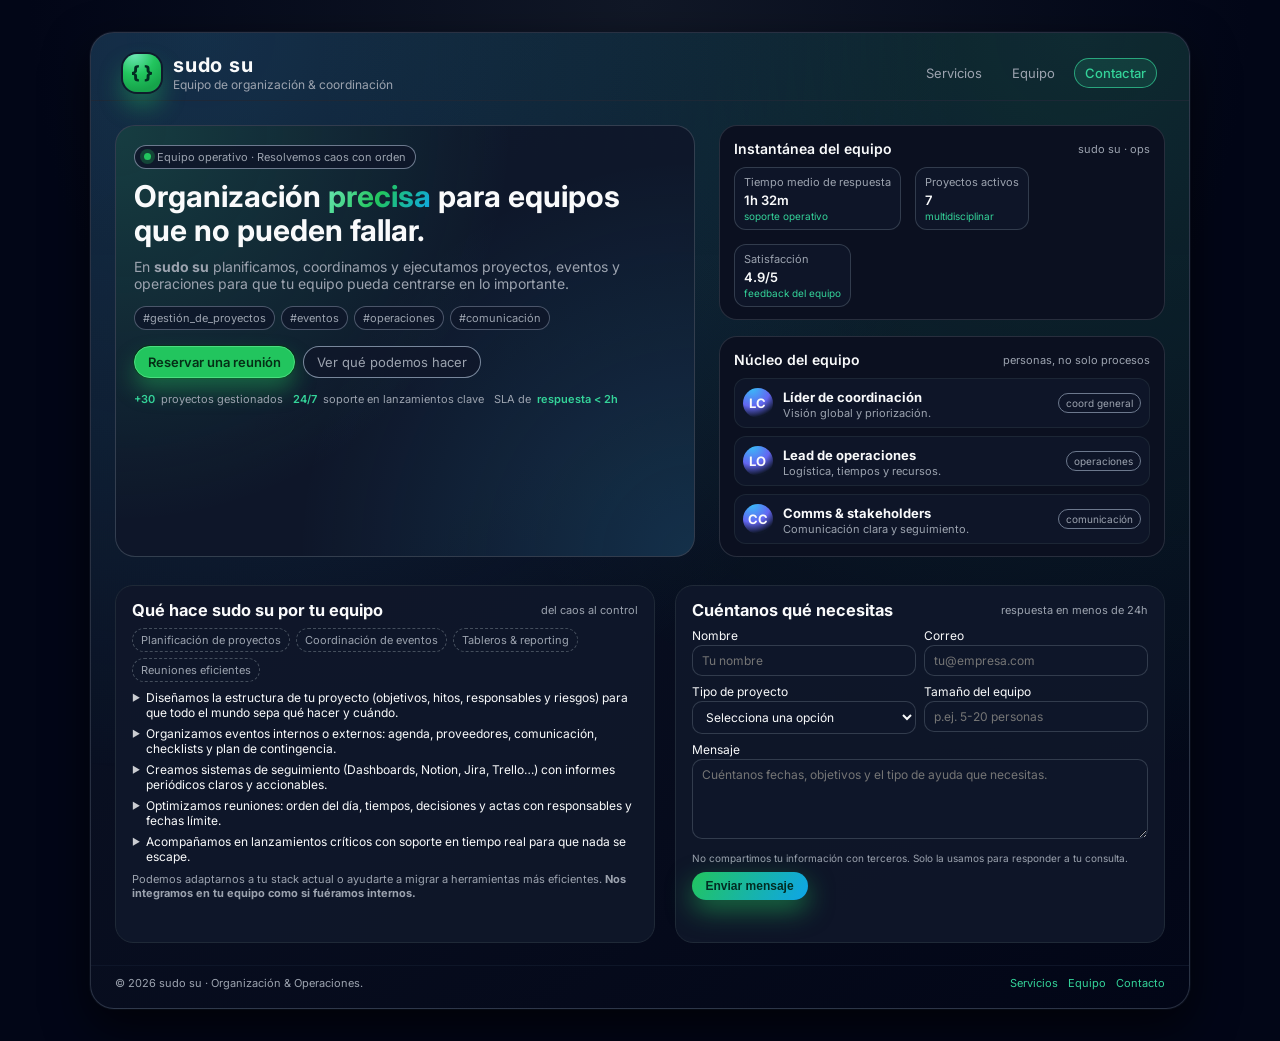
==== index.html @ 8de18195 "Arreglar conexion con JS" ====
<!DOCTYPE html>
<html lang="es">
<head>
  <meta charset="UTF-8" />
  <meta name="viewport" content="width=device-width, initial-scale=1.0" />
  <title>sudo su | Equipo de organización</title>
  <meta name="description" content="sudo su - Equipo de organización y coordinación de eventos, proyectos y equipos." />
  <link rel="preconnect" href="https://fonts.googleapis.com">
  <link rel="preconnect" href="https://fonts.gstatic.com" crossorigin>
  <link href="https://fonts.googleapis.com/css2?family=Inter:wght@300;400;600;700&display=swap" rel="stylesheet">
  <link rel="stylesheet" href="./css/style.css">
</head>
<body>
  <div class="page">
    <header>
      <div class="brand">
        <div class="logo">{ }</div>
        <div class="brand-text">
          <h1>sudo su</h1>
          <span>Equipo de organización & coordinación</span>
        </div>
      </div>
      <nav>
        <a href="#servicios">Servicios</a>
        <a href="#equipo">Equipo</a>
        <a href="#contacto" class="primary">Contactar</a>
      </nav>
    </header>

    <main>
      <!-- HERO -->
      <section class="hero">
        <div class="hero-badge">
          <span class="dot"></span>
          Equipo operativo · Resolvemos caos con orden
        </div>
        <h2>
          Organización <span class="highlight">precisa</span> para equipos que no pueden fallar.
        </h2>
        <p class="sub">
          En <strong>sudo su</strong> planificamos, coordinamos y ejecutamos proyectos, eventos y operaciones para que tu equipo pueda centrarse en lo importante.
        </p>

        <div class="hero-tags">
          <span>#gestión_de_proyectos</span>
          <span>#eventos</span>
          <span>#operaciones</span>
          <span>#comunicación</span>
        </div>

        <div class="hero-actions">
          <a href="#contacto" class="btn btn-primary">
            Reservar una reunión
          </a>
          <a href="#servicios" class="btn btn-ghost">
            Ver qué podemos hacer
          </a>
        </div>

        <div class="hero-meta">
          <div>
            <strong>+30</strong> proyectos gestionados
          </div>
          <div>
            <strong>24/7</strong> soporte en lanzamientos clave
          </div>
          <div>
            SLA de <strong>respuesta &lt; 2h</strong>
          </div>
        </div>
      </section>

      <!-- SIDE COLUMN -->
      <aside class="side-column">
        <section class="card">
          <div class="card-header">
            <h3>Instantánea del equipo</h3>
            <span>sudo su · ops</span>
          </div>
          <div class="metrics">
            <div class="metric">
              <div class="metric-label">Tiempo medio de respuesta</div>
              <div class="metric-value">1h 32m</div>
              <div class="metric-tag">soporte operativo</div>
            </div>
            <div class="metric">
              <div class="metric-label">Proyectos activos</div>
              <div class="metric-value">7</div>
              <div class="metric-tag">multidisciplinar</div>
            </div>
            <div class="metric">
              <div class="metric-label">Satisfacción</div>
              <div class="metric-value">4.9/5</div>
              <div class="metric-tag">feedback del equipo</div>
            </div>
          </div>
        </section>

        <section class="card" id="equipo">
          <div class="card-header">
            <h3>Núcleo del equipo</h3>
            <span>personas, no solo procesos</span>
          </div>
          <div class="team">
            <div class="member">
              <div class="member-avatar">LC</div>
              <div class="member-info">
                <strong>Líder de coordinación</strong>
                <span>Visión global y priorización.</span>
              </div>
              <span class="member-tag">coord general</span>
            </div>

            <div class="member">
              <div class="member-avatar">LO</div>
              <div class="member-info">
                <strong>Lead de operaciones</strong>
                <span>Logística, tiempos y recursos.</span>
              </div>
              <span class="member-tag">operaciones</span>
            </div>

            <div class="member">
              <div class="member-avatar">CC</div>
              <div class="member-info">
                <strong>Comms & stakeholders</strong>
                <span>Comunicación clara y seguimiento.</span>
              </div>
              <span class="member-tag">comunicación</span>
            </div>
          </div>
        </section>
      </aside>
    </main>

    <!-- BOTTOM -->
    <section class="bottom">
      <section class="services" id="servicios">
        <div class="section-title">
          <h3>Qué hace sudo su por tu equipo</h3>
          <span>del caos al control</span>
        </div>

        <div class="chips">
          <span class="chip">Planificación de proyectos</span>
          <span class="chip">Coordinación de eventos</span>
          <span class="chip">Tableros & reporting</span>
          <span class="chip">Reuniones eficientes</span>
        </div>

        <ul class="services-list">
          <li>
            Diseñamos la estructura de tu proyecto (objetivos, hitos, responsables y riesgos) para que todo el mundo sepa qué hacer y cuándo.
          </li>
          <li>
            Organizamos eventos internos o externos: agenda, proveedores, comunicación, checklists y plan de contingencia.
          </li>
          <li>
            Creamos sistemas de seguimiento (Dashboards, Notion, Jira, Trello…) con informes periódicos claros y accionables.
          </li>
          <li>
            Optimizamos reuniones: orden del día, tiempos, decisiones y actas con responsables y fechas límite.
          </li>
          <li>
            Acompañamos en lanzamientos críticos con soporte en tiempo real para que nada se escape.
          </li>
        </ul>

        <p class="services-note">
          Podemos adaptarnos a tu stack actual o ayudarte a migrar a herramientas más eficientes.  
          <strong>Nos integramos en tu equipo como si fuéramos internos.</strong>
        </p>
      </section>

      <section class="contact" id="contacto">
        <div class="section-title">
          <h3>Cuéntanos qué necesitas</h3>
          <span>respuesta en menos de 24h</span>
        </div>

        <form id="contactForm">
          <div class="form-row">
            <div>
              <label for="nombre">Nombre</label>
              <input type="text" id="nombre" name="nombre" placeholder="Tu nombre" required />
            </div>
            <div>
              <label for="email">Correo</label>
              <input type="email" id="email" name="email" placeholder="tu@empresa.com" required />
            </div>
          </div>

          <div class="form-row">
            <div>
              <label for="tipo">Tipo de proyecto</label>
              <select id="tipo" name="tipo" required>
                <option value="">Selecciona una opción</option>
                <option value="evento">Evento / Lanzamiento</option>
                <option value="proyecto">Proyecto interno</option>
                <option value="operaciones">Operaciones continuas</option>
                <option value="otro">Otro</option>
              </select>
            </div>
            <div>
              <label for="equipo">Tamaño del equipo</label>
              <input type="text" id="equipo" name="equipo" placeholder="p.ej. 5-20 personas" />
            </div>
          </div>

          <div>
            <label for="mensaje">Mensaje</label>
            <textarea id="mensaje" name="mensaje" placeholder="Cuéntanos fechas, objetivos y el tipo de ayuda que necesitas." required></textarea>
          </div>

          <div class="form-footer">
            <small>
              No compartimos tu información con terceros. Solo la usamos para responder a tu consulta.
            </small>
            <button type="submit" class="btn-submit">
              Enviar mensaje
            </button>
          </div>
          <div id="formStatus" class="status"></div>
        </form>
      </section>
    </section>

    <footer>
      <span>© <span id="year"></span> sudo su · Organización & Operaciones.</span>
      <div class="footer-links">
        <a href="#servicios">Servicios</a>
        <a href="#equipo">Equipo</a>
        <a href="#contacto">Contacto</a>
      </div>
    </footer>
  </div>
<script src="./js/script.js"></script>
</body>
</html>
---- css/style.css ----
:root {
  --bg: #05070d;
  --bg-alt: #0b1020;
  --accent: #34d399;
  --accent-soft: rgba(52,211,153,0.12);
  --text: #f9fafb;
  --text-soft: #9ca3af;
  --card: #111827;
  --border-soft: rgba(156,163,175,0.2);
  --danger: #f97373;
}

* {
  box-sizing: border-box;
  margin: 0;
  padding: 0;
}

body {
  font-family: "Inter", system-ui, -apple-system, BlinkMacSystemFont, "Segoe UI", sans-serif;
  background: radial-gradient(circle at top, #111827 0, #020617 50%, #020617 100%);
  color: var(--text);
  min-height: 100vh;
  display: flex;
  justify-content: center;
  padding: 32px 16px;
}

.page {
  width: 100%;
  max-width: 1100px;
  background: linear-gradient(145deg, rgba(15,23,42,0.96), rgba(2,6,23,0.98));
  border-radius: 24px;
  border: 1px solid rgba(148,163,184,0.25);
  box-shadow:
0 18px 45px rgba(0,0,0,0.65),
0 0 0 1px rgba(15,23,42,0.8);
  overflow: hidden;
  position: relative;
  isolation: isolate;
}

.page::before {
  content: "";
  position: absolute;
  inset: 0;
  background:
radial-gradient(circle at 10% 0%, rgba(56,189,248,0.18), transparent 55%),
radial-gradient(circle at 90% 0%, rgba(52,211,153,0.16), transparent 55%);
  opacity: 0.9;
  pointer-events: none;
  z-index: -1;
}

header {
  padding: 20px 32px 8px;
  border-bottom: 1px solid rgba(31,41,55,0.9);
  display: flex;
  justify-content: space-between;
  align-items: center;
  gap: 16px;
}

.brand {
  display: flex;
  align-items: center;
  gap: 12px;
}

.logo {
  width: 38px;
  height: 38px;
  border-radius: 14px;
  background: radial-gradient(circle at 30% 0%, #6ee7b7, #22c55e 45%, #16a34a 80%);
  display: flex;
  align-items: center;
  justify-content: center;
  font-weight: 800;
  font-size: 18px;
  color: #022c22;
  box-shadow:
0 0 0 2px rgba(15,23,42,0.9),
0 14px 25px rgba(34,197,94,0.4);
}

.brand-text h1 {
  font-size: 20px;
  font-weight: 700;
  letter-spacing: 0.04em;
  text-transform: lowercase;
}

.brand-text span {
  display: block;
  font-size: 12px;
  color: var(--text-soft);
}

nav {
  display: flex;
  align-items: center;
  gap: 8px;
  font-size: 13px;
}

nav a {
  padding: 6px 10px;
  border-radius: 999px;
  text-decoration: none;
  color: var(--text-soft);
  transition: 0.2s ease;
  border: 1px solid transparent;
  cursor: pointer;
}

nav a:hover {
  border-color: rgba(148,163,184,0.6);
  color: var(--text);
  background: rgba(15,23,42,0.8);
}

nav a.primary {
  background: var(--accent-soft);
  border-color: rgba(52,211,153,0.7);
  color: var(--accent);
  font-weight: 500;
}

main {
  padding: 24px 24px 28px;
  display: grid;
  grid-template-columns: minmax(0, 1.3fr) minmax(0, 1fr);
  gap: 24px;
}

/* HERO */

.hero {
  padding: 18px 18px 16px;
  border-radius: 20px;
  background: radial-gradient(circle at top left, rgba(52,211,153,0.2), transparent 55%),
  radial-gradient(circle at bottom right, rgba(56,189,248,0.16), transparent 55%),
  rgba(15,23,42,0.9);
  border: 1px solid rgba(55,65,81,0.9);
  position: relative;
  overflow: hidden;
}

.hero-badge {
  display: inline-flex;
  align-items: center;
  gap: 6px;
  font-size: 11px;
  padding: 4px 9px;
  border-radius: 999px;
  background: rgba(15,23,42,0.9);
  border: 1px solid rgba(148,163,184,0.7);
  color: var(--text-soft);
  margin-bottom: 10px;
}

.hero-badge span.dot {
  width: 7px;
  height: 7px;
  border-radius: 999px;
  background: #22c55e;
  box-shadow: 0 0 0 4px rgba(34,197,94,0.25);
}

.hero h2 {
  font-size: 30px;
  line-height: 1.15;
  margin-bottom: 10px;
}

.hero h2 span.highlight {
  background: linear-gradient(120deg, #6ee7b7, #22c55e, #0ea5e9);
  background-clip: text;
  color: transparent;
  display: inline-block;
}

.hero p.sub {
  font-size: 14px;
  color: var(--text-soft);
  margin-bottom: 14px;
  max-width: 90%;
}

.hero-tags {
  display: flex;
  flex-wrap: wrap;
  gap: 6px;
  margin-bottom: 16px;
}

.hero-tags span {
  font-size: 11px;
  padding: 4px 8px;
  border-radius: 999px;
  border: 1px solid rgba(148,163,184,0.45);
  color: var(--text-soft);
  background: rgba(15,23,42,0.85);
}

.hero-actions {
  display: flex;
  gap: 8px;
  margin-bottom: 14px;
  flex-wrap: wrap;
}

.btn {
  font-size: 13px;
  padding: 7px 13px;
  border-radius: 999px;
  border: 1px solid transparent;
  cursor: pointer;
  background: transparent;
  color: var(--text);
  display: inline-flex;
  align-items: center;
  gap: 6px;
  text-decoration: none;
  transition: 0.16s ease;
}

.btn-primary {
  background: #22c55e;
  border-color: #4ade80;
  color: #052e16;
  font-weight: 600;
  box-shadow:
0 12px 22px rgba(34,197,94,0.4),
0 0 0 1px rgba(5,46,22,0.8);
}

.btn-primary:hover {
  transform: translateY(-1px);
  box-shadow:
0 18px 32px rgba(34,197,94,0.55),
0 0 0 1px rgba(5,46,22,0.9);
}

.btn-ghost {
  border-color: rgba(148,163,184,0.8);
  color: var(--text-soft);
  background: rgba(15,23,42,0.8);
}

.btn-ghost:hover {
  border-color: rgba(209,213,219,1);
  color: var(--text);
  background: rgba(15,23,42,0.95);
}

.hero-meta {
  display: flex;
  flex-wrap: wrap;
  gap: 10px;
  font-size: 11px;
  color: var(--text-soft);
}

.hero-meta div {
  display: flex;
  align-items: center;
  gap: 6px;
}

.hero-meta strong {
  color: var(--accent);
  font-weight: 600;
}

/* RIGHT COLUMN */

.side-column {
  display: flex;
  flex-direction: column;
  gap: 16px;
}

.card {
  background: var(--bg-alt);
  border-radius: 18px;
  border: 1px solid var(--border-soft);
  padding: 14px 14px 12px;
}

.card-header {
  display: flex;
  justify-content: space-between;
  align-items: center;
  margin-bottom: 10px;
}

.card-header h3 {
  font-size: 14px;
  font-weight: 600;
}

.card-header span {
  font-size: 11px;
  color: var(--text-soft);
}

.metrics {
  display: flex;
  gap: 14px;
  flex-wrap: wrap;
  font-size: 11px;
}

.metric {
  padding: 7px 9px;
  border-radius: 12px;
  border: 1px solid rgba(55,65,81,0.9);
  background: rgba(15,23,42,0.9);
  min-width: 98px;
}

.metric-label {
  color: var(--text-soft);
  margin-bottom: 3px;
}

.metric-value {
  font-weight: 600;
  font-size: 13px;
}

.metric-tag {
  font-size: 10px;
  color: var(--accent);
  margin-top: 2px;
}

.team {
  display: flex;
  flex-direction: column;
  gap: 8px;
}

.member {
  display: flex;
  align-items: center;
  gap: 10px;
  padding: 7px 8px;
  border-radius: 12px;
  border: 1px solid rgba(31,41,55,0.9);
  background: rgba(15,23,42,0.9);
}

.member-avatar {
  width: 30px;
  height: 30px;
  border-radius: 999px;
  background: radial-gradient(circle at 30% 0%, #38bdf8, #6366f1 50%, #0f172a 80%);
  display: flex;
  align-items: center;
  justify-content: center;
  font-size: 13px;
  font-weight: 700;
}

.member-info {
  flex: 1;
}

.member-info strong {
  font-size: 13px;
}

.member-info span {
  display: block;
  font-size: 11px;
  color: var(--text-soft);
}

.member-tag {
  font-size: 10px;
  padding: 3px 7px;
  border-radius: 999px;
  border: 1px solid rgba(148,163,184,0.7);
  color: var(--text-soft);
}

/* BOTTOM SECTIONS */

.bottom {
  padding: 0 24px 22px;
  display: grid;
  grid-template-columns: minmax(0, 1.1fr) minmax(0, 1fr);
  gap: 20px;
}

.services, .contact {
  background: rgba(15,23,42,0.95);
  border-radius: 18px;
  border: 1px solid rgba(31,41,55,1);
  padding: 14px 16px 14px;
}

.section-title {
  font-size: 14px;
  margin-bottom: 8px;
  display: flex;
  align-items: center;
  justify-content: space-between;
}

.section-title span {
  font-size: 11px;
  color: var(--text-soft);
}

.chips {
  display: flex;
  flex-wrap: wrap;
  gap: 6px;
  margin-bottom: 8px;
}

.chip {
  font-size: 11px;
  padding: 4px 8px;
  border-radius: 999px;
  background: rgba(15,23,42,0.9);
  border: 1px dashed rgba(75,85,99,0.9);
  color: var(--text-soft);
}

.services-list {
  list-style: none;
  font-size: 12px;
  display: grid;
  gap: 6px;
  margin-bottom: 8px;
}

.services-list li {
  display: flex;
  align-items: flex-start;
  gap: 6px;
}

.services-list li::before {
  content: "▶";
  font-size: 9px;
  margin-top: 2px;
  opacity: 0.8;
}

.services-note {
  font-size: 11px;
  color: var(--text-soft);
}

/* CONTACT FORM */

form {
  display: grid;
  gap: 8px;
  font-size: 12px;
}

label {
  display: block;
  margin-bottom: 2px;
}

input, textarea, select {
  width: 100%;
  padding: 7px 9px;
  border-radius: 10px;
  border: 1px solid rgba(55,65,81,0.9);
  background: rgba(15,23,42,0.9);
  color: var(--text);
  font-family: inherit;
  font-size: 12px;
  outline: none;
  transition: 0.14s ease;
}

input:focus, textarea:focus, select:focus {
  border-color: var(--accent);
  box-shadow: 0 0 0 1px rgba(16,185,129,0.7);
}

textarea {
  min-height: 80px;
  resize: vertical;
}

.form-row {
  display: grid;
  grid-template-columns: repeat(2, minmax(0, 1fr));
  gap: 8px;
}

.form-footer {
  display: flex;
  justify-content: space-between;
  align-items: center;
  margin-top: 2px;
  gap: 8px;
  flex-wrap: wrap;
}

.form-footer small {
  font-size: 10px;
  color: var(--text-soft);
}

.btn-submit {
  padding: 7px 14px;
  border-radius: 999px;
  border: none;
  cursor: pointer;
  font-size: 12px;
  font-weight: 600;
  background: linear-gradient(120deg, #22c55e, #0ea5e9);
  color: #022c22;
  box-shadow: 0 10px 26px rgba(34,197,94,0.5);
  display: inline-flex;
  align-items: center;
  gap: 6px;
}

.btn-submit:hover {
  transform: translateY(-1px);
  box-shadow: 0 16px 30px rgba(34,197,94,0.6);
}

.status {
  font-size: 11px;
  margin-top: 4px;
  min-height: 16px;
}

.status.ok {
  color: var(--accent);
}

.status.error {
  color: var(--danger);
}

footer {
  padding: 0 24px 18px;
  display: flex;
  justify-content: space-between;
  align-items: center;
  font-size: 11px;
  color: var(--text-soft);
  border-top: 1px solid rgba(15,23,42,0.95);
  padding-top: 10px;
}

footer a {
  color: var(--accent);
  text-decoration: none;
}

footer a:hover {
  text-decoration: underline;
}

.footer-links {
  display: flex;
  gap: 10px;
  flex-wrap: wrap;
}

/* RESPONSIVE */

@media (max-width: 880px) {
  main {
grid-template-columns: 1fr;
  }
  .hero p.sub {
max-width: 100%;
  }
  .bottom {
grid-template-columns: 1fr;
  }
}

@media (max-width: 640px) {
  header {
flex-direction: column;
align-items: flex-start;
  }
  nav {
width: 100%;
justify-content: flex-start;
flex-wrap: wrap;
  }
  .page {
border-radius: 18px;
padding-top: 4px;
  }
  body {
padding: 12px 8px;
  }
}
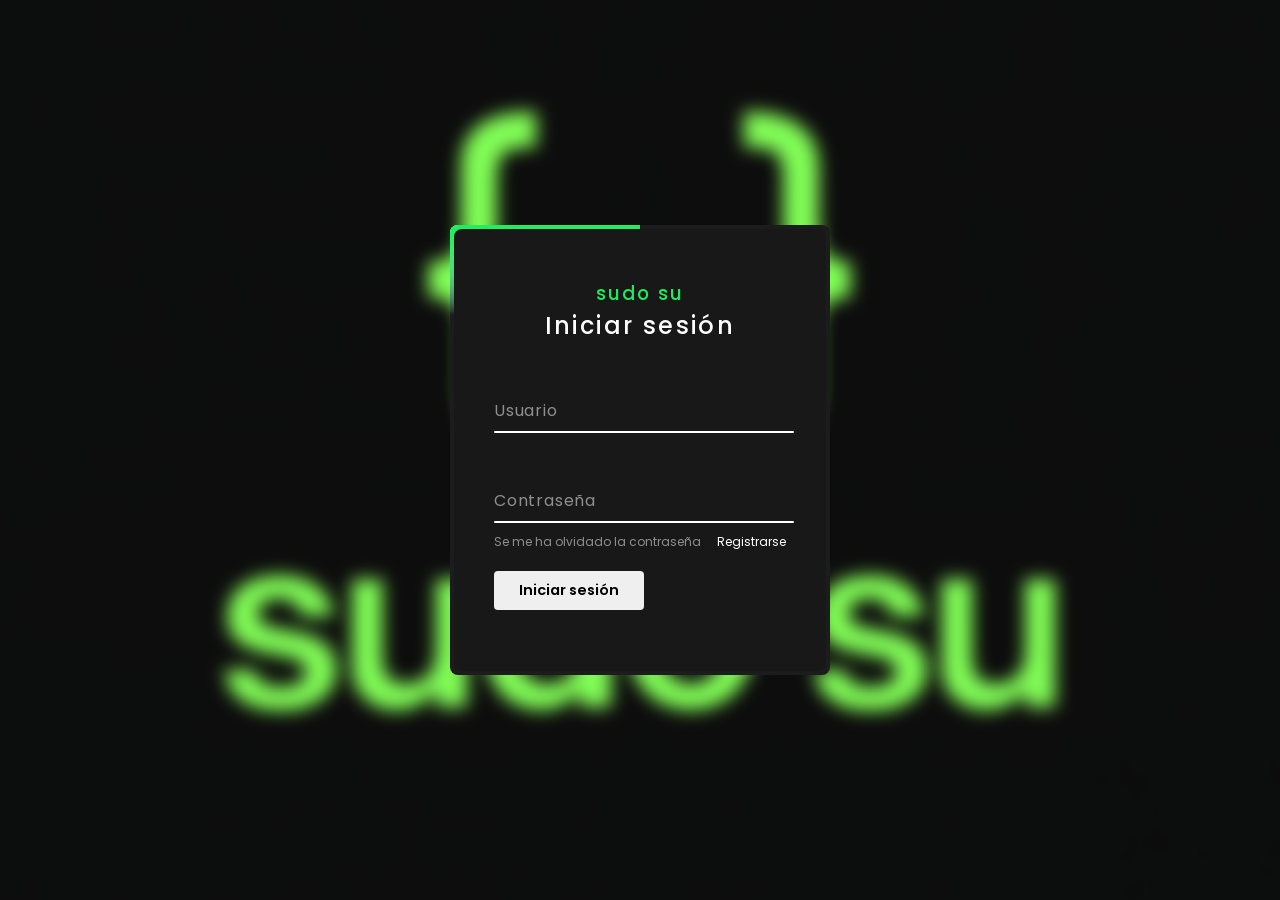
==== commit 1540fde1: "Creación de login" ====
--- a/index.html
+++ b/index.html
@@ -1,239 +1,33 @@
 <!DOCTYPE html>
 <html lang="es">
 <head>
-  <meta charset="UTF-8" />
-  <meta name="viewport" content="width=device-width, initial-scale=1.0" />
-  <title>sudo su | Equipo de organización</title>
-  <meta name="description" content="sudo su - Equipo de organización y coordinación de eventos, proyectos y equipos." />
-  <link rel="preconnect" href="https://fonts.googleapis.com">
-  <link rel="preconnect" href="https://fonts.gstatic.com" crossorigin>
-  <link href="https://fonts.googleapis.com/css2?family=Inter:wght@300;400;600;700&display=swap" rel="stylesheet">
+  <meta charset="UTF-8">
+  <meta name="viewport" content="width=device-width, initial-scale=1.0">
+  <title>Login - Sudo Su</title>
   <link rel="stylesheet" href="./css/style.css">
 </head>
 <body>
-  <div class="page">
-    <header>
-      <div class="brand">
-        <div class="logo">{ }</div>
-        <div class="brand-text">
-          <h1>sudo su</h1>
-          <span>Equipo de organización & coordinación</span>
-        </div>
-      </div>
-      <nav>
-        <a href="#servicios">Servicios</a>
-        <a href="#equipo">Equipo</a>
-        <a href="#contacto" class="primary">Contactar</a>
-      </nav>
-    </header>
-
-    <main>
-      <!-- HERO -->
-      <section class="hero">
-        <div class="hero-badge">
-          <span class="dot"></span>
-          Equipo operativo · Resolvemos caos con orden
-        </div>
-        <h2>
-          Organización <span class="highlight">precisa</span> para equipos que no pueden fallar.
-        </h2>
-        <p class="sub">
-          En <strong>sudo su</strong> planificamos, coordinamos y ejecutamos proyectos, eventos y operaciones para que tu equipo pueda centrarse en lo importante.
-        </p>
-
-        <div class="hero-tags">
-          <span>#gestión_de_proyectos</span>
-          <span>#eventos</span>
-          <span>#operaciones</span>
-          <span>#comunicación</span>
-        </div>
-
-        <div class="hero-actions">
-          <a href="#contacto" class="btn btn-primary">
-            Reservar una reunión
-          </a>
-          <a href="#servicios" class="btn btn-ghost">
-            Ver qué podemos hacer
-          </a>
-        </div>
-
-        <div class="hero-meta">
-          <div>
-            <strong>+30</strong> proyectos gestionados
-          </div>
-          <div>
-            <strong>24/7</strong> soporte en lanzamientos clave
-          </div>
-          <div>
-            SLA de <strong>respuesta &lt; 2h</strong>
-          </div>
-        </div>
-      </section>
-
-      <!-- SIDE COLUMN -->
-      <aside class="side-column">
-        <section class="card">
-          <div class="card-header">
-            <h3>Instantánea del equipo</h3>
-            <span>sudo su · ops</span>
-          </div>
-          <div class="metrics">
-            <div class="metric">
-              <div class="metric-label">Tiempo medio de respuesta</div>
-              <div class="metric-value">1h 32m</div>
-              <div class="metric-tag">soporte operativo</div>
+  <div class="box">
+        <span class="borderLine"></span>
+        <form action="">
+          <h3>sudo su</h3>
+            <h2>Iniciar sesión</h2>
+            <div class="inputBox">
+                <input type="text" required>
+                <span>Usuario</span>
+                <i></i>
             </div>
-            <div class="metric">
-              <div class="metric-label">Proyectos activos</div>
-              <div class="metric-value">7</div>
-              <div class="metric-tag">multidisciplinar</div>
+            <div class="inputBox">
+                <input type="password" required>
+                <span>Contraseña</span>
+                <i></i>
             </div>
-            <div class="metric">
-              <div class="metric-label">Satisfacción</div>
-              <div class="metric-value">4.9/5</div>
-              <div class="metric-tag">feedback del equipo</div>
+            <div class="links">
+                <a href="#">Se me ha olvidado la contraseña</a>
+                <a href="#">Registrarse</a>
             </div>
-          </div>
-        </section>
-
-        <section class="card" id="equipo">
-          <div class="card-header">
-            <h3>Núcleo del equipo</h3>
-            <span>personas, no solo procesos</span>
-          </div>
-          <div class="team">
-            <div class="member">
-              <div class="member-avatar">LC</div>
-              <div class="member-info">
-                <strong>Líder de coordinación</strong>
-                <span>Visión global y priorización.</span>
-              </div>
-              <span class="member-tag">coord general</span>
-            </div>
-
-            <div class="member">
-              <div class="member-avatar">LO</div>
-              <div class="member-info">
-                <strong>Lead de operaciones</strong>
-                <span>Logística, tiempos y recursos.</span>
-              </div>
-              <span class="member-tag">operaciones</span>
-            </div>
-
-            <div class="member">
-              <div class="member-avatar">CC</div>
-              <div class="member-info">
-                <strong>Comms & stakeholders</strong>
-                <span>Comunicación clara y seguimiento.</span>
-              </div>
-              <span class="member-tag">comunicación</span>
-            </div>
-          </div>
-        </section>
-      </aside>
-    </main>
-
-    <!-- BOTTOM -->
-    <section class="bottom">
-      <section class="services" id="servicios">
-        <div class="section-title">
-          <h3>Qué hace sudo su por tu equipo</h3>
-          <span>del caos al control</span>
-        </div>
-
-        <div class="chips">
-          <span class="chip">Planificación de proyectos</span>
-          <span class="chip">Coordinación de eventos</span>
-          <span class="chip">Tableros & reporting</span>
-          <span class="chip">Reuniones eficientes</span>
-        </div>
-
-        <ul class="services-list">
-          <li>
-            Diseñamos la estructura de tu proyecto (objetivos, hitos, responsables y riesgos) para que todo el mundo sepa qué hacer y cuándo.
-          </li>
-          <li>
-            Organizamos eventos internos o externos: agenda, proveedores, comunicación, checklists y plan de contingencia.
-          </li>
-          <li>
-            Creamos sistemas de seguimiento (Dashboards, Notion, Jira, Trello…) con informes periódicos claros y accionables.
-          </li>
-          <li>
-            Optimizamos reuniones: orden del día, tiempos, decisiones y actas con responsables y fechas límite.
-          </li>
-          <li>
-            Acompañamos en lanzamientos críticos con soporte en tiempo real para que nada se escape.
-          </li>
-        </ul>
-
-        <p class="services-note">
-          Podemos adaptarnos a tu stack actual o ayudarte a migrar a herramientas más eficientes.  
-          <strong>Nos integramos en tu equipo como si fuéramos internos.</strong>
-        </p>
-      </section>
-
-      <section class="contact" id="contacto">
-        <div class="section-title">
-          <h3>Cuéntanos qué necesitas</h3>
-          <span>respuesta en menos de 24h</span>
-        </div>
-
-        <form id="contactForm">
-          <div class="form-row">
-            <div>
-              <label for="nombre">Nombre</label>
-              <input type="text" id="nombre" name="nombre" placeholder="Tu nombre" required />
-            </div>
-            <div>
-              <label for="email">Correo</label>
-              <input type="email" id="email" name="email" placeholder="tu@empresa.com" required />
-            </div>
-          </div>
-
-          <div class="form-row">
-            <div>
-              <label for="tipo">Tipo de proyecto</label>
-              <select id="tipo" name="tipo" required>
-                <option value="">Selecciona una opción</option>
-                <option value="evento">Evento / Lanzamiento</option>
-                <option value="proyecto">Proyecto interno</option>
-                <option value="operaciones">Operaciones continuas</option>
-                <option value="otro">Otro</option>
-              </select>
-            </div>
-            <div>
-              <label for="equipo">Tamaño del equipo</label>
-              <input type="text" id="equipo" name="equipo" placeholder="p.ej. 5-20 personas" />
-            </div>
-          </div>
-
-          <div>
-            <label for="mensaje">Mensaje</label>
-            <textarea id="mensaje" name="mensaje" placeholder="Cuéntanos fechas, objetivos y el tipo de ayuda que necesitas." required></textarea>
-          </div>
-
-          <div class="form-footer">
-            <small>
-              No compartimos tu información con terceros. Solo la usamos para responder a tu consulta.
-            </small>
-            <button type="submit" class="btn-submit">
-              Enviar mensaje
-            </button>
-          </div>
-          <div id="formStatus" class="status"></div>
+            <input type="submit" id="submit" value="Iniciar sesión">
         </form>
-      </section>
-    </section>
-
-    <footer>
-      <span>© <span id="year"></span> sudo su · Organización & Operaciones.</span>
-      <div class="footer-links">
-        <a href="#servicios">Servicios</a>
-        <a href="#equipo">Equipo</a>
-        <a href="#contacto">Contacto</a>
-      </div>
-    </footer>
-  </div>
-<script src="./js/script.js"></script>
+    </div>
 </body>
 </html>
--- a/css/style.css
+++ b/css/style.css
@@ -1,607 +1,222 @@
-:root {
-  --bg: #05070d;
-  --bg-alt: #0b1020;
-  --accent: #34d399;
-  --accent-soft: rgba(52,211,153,0.12);
-  --text: #f9fafb;
-  --text-soft: #9ca3af;
-  --card: #111827;
-  --border-soft: rgba(156,163,175,0.2);
-  --danger: #f97373;
-}
-
-* {
-  box-sizing: border-box;
-  margin: 0;
-  padding: 0;
-}
-
-body {
-  font-family: "Inter", system-ui, -apple-system, BlinkMacSystemFont, "Segoe UI", sans-serif;
-  background: radial-gradient(circle at top, #111827 0, #020617 50%, #020617 100%);
-  color: var(--text);
-  min-height: 100vh;
-  display: flex;
-  justify-content: center;
-  padding: 32px 16px;
-}
-
-.page {
-  width: 100%;
-  max-width: 1100px;
-  background: linear-gradient(145deg, rgba(15,23,42,0.96), rgba(2,6,23,0.98));
-  border-radius: 24px;
-  border: 1px solid rgba(148,163,184,0.25);
-  box-shadow:
-0 18px 45px rgba(0,0,0,0.65),
-0 0 0 1px rgba(15,23,42,0.8);
-  overflow: hidden;
-  position: relative;
-  isolation: isolate;
-}
-
-.page::before {
-  content: "";
-  position: absolute;
-  inset: 0;
-  background:
-radial-gradient(circle at 10% 0%, rgba(56,189,248,0.18), transparent 55%),
-radial-gradient(circle at 90% 0%, rgba(52,211,153,0.16), transparent 55%);
-  opacity: 0.9;
-  pointer-events: none;
-  z-index: -1;
-}
-
-header {
-  padding: 20px 32px 8px;
-  border-bottom: 1px solid rgba(31,41,55,0.9);
-  display: flex;
-  justify-content: space-between;
-  align-items: center;
-  gap: 16px;
-}
-
-.brand {
-  display: flex;
-  align-items: center;
-  gap: 12px;
-}
-
-.logo {
-  width: 38px;
-  height: 38px;
-  border-radius: 14px;
-  background: radial-gradient(circle at 30% 0%, #6ee7b7, #22c55e 45%, #16a34a 80%);
-  display: flex;
-  align-items: center;
-  justify-content: center;
-  font-weight: 800;
-  font-size: 18px;
-  color: #022c22;
-  box-shadow:
-0 0 0 2px rgba(15,23,42,0.9),
-0 14px 25px rgba(34,197,94,0.4);
-}
-
-.brand-text h1 {
-  font-size: 20px;
-  font-weight: 700;
-  letter-spacing: 0.04em;
-  text-transform: lowercase;
-}
-
-.brand-text span {
-  display: block;
-  font-size: 12px;
-  color: var(--text-soft);
-}
-
-nav {
-  display: flex;
-  align-items: center;
-  gap: 8px;
-  font-size: 13px;
-}
-
-nav a {
-  padding: 6px 10px;
-  border-radius: 999px;
-  text-decoration: none;
-  color: var(--text-soft);
-  transition: 0.2s ease;
-  border: 1px solid transparent;
-  cursor: pointer;
-}
-
-nav a:hover {
-  border-color: rgba(148,163,184,0.6);
-  color: var(--text);
-  background: rgba(15,23,42,0.8);
-}
-
-nav a.primary {
-  background: var(--accent-soft);
-  border-color: rgba(52,211,153,0.7);
-  color: var(--accent);
-  font-weight: 500;
-}
-
-main {
-  padding: 24px 24px 28px;
-  display: grid;
-  grid-template-columns: minmax(0, 1.3fr) minmax(0, 1fr);
-  gap: 24px;
-}
-
-/* HERO */
-
-.hero {
-  padding: 18px 18px 16px;
-  border-radius: 20px;
-  background: radial-gradient(circle at top left, rgba(52,211,153,0.2), transparent 55%),
-  radial-gradient(circle at bottom right, rgba(56,189,248,0.16), transparent 55%),
-  rgba(15,23,42,0.9);
-  border: 1px solid rgba(55,65,81,0.9);
-  position: relative;
-  overflow: hidden;
-}
-
-.hero-badge {
-  display: inline-flex;
-  align-items: center;
-  gap: 6px;
-  font-size: 11px;
-  padding: 4px 9px;
-  border-radius: 999px;
-  background: rgba(15,23,42,0.9);
-  border: 1px solid rgba(148,163,184,0.7);
-  color: var(--text-soft);
-  margin-bottom: 10px;
-}
-
-.hero-badge span.dot {
-  width: 7px;
-  height: 7px;
-  border-radius: 999px;
-  background: #22c55e;
-  box-shadow: 0 0 0 4px rgba(34,197,94,0.25);
-}
-
-.hero h2 {
-  font-size: 30px;
-  line-height: 1.15;
-  margin-bottom: 10px;
-}
-
-.hero h2 span.highlight {
-  background: linear-gradient(120deg, #6ee7b7, #22c55e, #0ea5e9);
-  background-clip: text;
-  color: transparent;
-  display: inline-block;
-}
-
-.hero p.sub {
-  font-size: 14px;
-  color: var(--text-soft);
-  margin-bottom: 14px;
-  max-width: 90%;
-}
-
-.hero-tags {
-  display: flex;
-  flex-wrap: wrap;
-  gap: 6px;
-  margin-bottom: 16px;
-}
-
-.hero-tags span {
-  font-size: 11px;
-  padding: 4px 8px;
-  border-radius: 999px;
-  border: 1px solid rgba(148,163,184,0.45);
-  color: var(--text-soft);
-  background: rgba(15,23,42,0.85);
-}
-
-.hero-actions {
-  display: flex;
-  gap: 8px;
-  margin-bottom: 14px;
-  flex-wrap: wrap;
-}
-
-.btn {
-  font-size: 13px;
-  padding: 7px 13px;
-  border-radius: 999px;
-  border: 1px solid transparent;
-  cursor: pointer;
-  background: transparent;
-  color: var(--text);
-  display: inline-flex;
-  align-items: center;
-  gap: 6px;
-  text-decoration: none;
-  transition: 0.16s ease;
-}
-
-.btn-primary {
-  background: #22c55e;
-  border-color: #4ade80;
-  color: #052e16;
-  font-weight: 600;
-  box-shadow:
-0 12px 22px rgba(34,197,94,0.4),
-0 0 0 1px rgba(5,46,22,0.8);
-}
-
-.btn-primary:hover {
-  transform: translateY(-1px);
-  box-shadow:
-0 18px 32px rgba(34,197,94,0.55),
-0 0 0 1px rgba(5,46,22,0.9);
-}
-
-.btn-ghost {
-  border-color: rgba(148,163,184,0.8);
-  color: var(--text-soft);
-  background: rgba(15,23,42,0.8);
-}
-
-.btn-ghost:hover {
-  border-color: rgba(209,213,219,1);
-  color: var(--text);
-  background: rgba(15,23,42,0.95);
-}
-
-.hero-meta {
-  display: flex;
-  flex-wrap: wrap;
-  gap: 10px;
-  font-size: 11px;
-  color: var(--text-soft);
-}
-
-.hero-meta div {
-  display: flex;
-  align-items: center;
-  gap: 6px;
-}
-
-.hero-meta strong {
-  color: var(--accent);
-  font-weight: 600;
-}
-
-/* RIGHT COLUMN */
-
-.side-column {
-  display: flex;
-  flex-direction: column;
-  gap: 16px;
-}
-
-.card {
-  background: var(--bg-alt);
-  border-radius: 18px;
-  border: 1px solid var(--border-soft);
-  padding: 14px 14px 12px;
-}
-
-.card-header {
-  display: flex;
-  justify-content: space-between;
-  align-items: center;
-  margin-bottom: 10px;
-}
-
-.card-header h3 {
-  font-size: 14px;
-  font-weight: 600;
-}
-
-.card-header span {
-  font-size: 11px;
-  color: var(--text-soft);
-}
-
-.metrics {
-  display: flex;
-  gap: 14px;
-  flex-wrap: wrap;
-  font-size: 11px;
-}
-
-.metric {
-  padding: 7px 9px;
-  border-radius: 12px;
-  border: 1px solid rgba(55,65,81,0.9);
-  background: rgba(15,23,42,0.9);
-  min-width: 98px;
-}
-
-.metric-label {
-  color: var(--text-soft);
-  margin-bottom: 3px;
-}
-
-.metric-value {
-  font-weight: 600;
-  font-size: 13px;
-}
-
-.metric-tag {
-  font-size: 10px;
-  color: var(--accent);
-  margin-top: 2px;
-}
-
-.team {
-  display: flex;
-  flex-direction: column;
-  gap: 8px;
-}
-
-.member {
-  display: flex;
-  align-items: center;
-  gap: 10px;
-  padding: 7px 8px;
-  border-radius: 12px;
-  border: 1px solid rgba(31,41,55,0.9);
-  background: rgba(15,23,42,0.9);
-}
-
-.member-avatar {
-  width: 30px;
-  height: 30px;
-  border-radius: 999px;
-  background: radial-gradient(circle at 30% 0%, #38bdf8, #6366f1 50%, #0f172a 80%);
-  display: flex;
-  align-items: center;
-  justify-content: center;
-  font-size: 13px;
-  font-weight: 700;
-}
-
-.member-info {
-  flex: 1;
-}
-
-.member-info strong {
-  font-size: 13px;
-}
-
-.member-info span {
-  display: block;
-  font-size: 11px;
-  color: var(--text-soft);
-}
-
-.member-tag {
-  font-size: 10px;
-  padding: 3px 7px;
-  border-radius: 999px;
-  border: 1px solid rgba(148,163,184,0.7);
-  color: var(--text-soft);
-}
-
-/* BOTTOM SECTIONS */
-
-.bottom {
-  padding: 0 24px 22px;
-  display: grid;
-  grid-template-columns: minmax(0, 1.1fr) minmax(0, 1fr);
-  gap: 20px;
-}
-
-.services, .contact {
-  background: rgba(15,23,42,0.95);
-  border-radius: 18px;
-  border: 1px solid rgba(31,41,55,1);
-  padding: 14px 16px 14px;
-}
-
-.section-title {
-  font-size: 14px;
-  margin-bottom: 8px;
-  display: flex;
-  align-items: center;
-  justify-content: space-between;
-}
-
-.section-title span {
-  font-size: 11px;
-  color: var(--text-soft);
-}
-
-.chips {
-  display: flex;
-  flex-wrap: wrap;
-  gap: 6px;
-  margin-bottom: 8px;
-}
-
-.chip {
-  font-size: 11px;
-  padding: 4px 8px;
-  border-radius: 999px;
-  background: rgba(15,23,42,0.9);
-  border: 1px dashed rgba(75,85,99,0.9);
-  color: var(--text-soft);
-}
-
-.services-list {
-  list-style: none;
-  font-size: 12px;
-  display: grid;
-  gap: 6px;
-  margin-bottom: 8px;
-}
-
-.services-list li {
-  display: flex;
-  align-items: flex-start;
-  gap: 6px;
-}
-
-.services-list li::before {
-  content: "▶";
-  font-size: 9px;
-  margin-top: 2px;
-  opacity: 0.8;
-}
-
-.services-note {
-  font-size: 11px;
-  color: var(--text-soft);
-}
-
-/* CONTACT FORM */
-
-form {
-  display: grid;
-  gap: 8px;
-  font-size: 12px;
-}
-
-label {
-  display: block;
-  margin-bottom: 2px;
-}
-
-input, textarea, select {
-  width: 100%;
-  padding: 7px 9px;
-  border-radius: 10px;
-  border: 1px solid rgba(55,65,81,0.9);
-  background: rgba(15,23,42,0.9);
-  color: var(--text);
-  font-family: inherit;
-  font-size: 12px;
-  outline: none;
-  transition: 0.14s ease;
-}
-
-input:focus, textarea:focus, select:focus {
-  border-color: var(--accent);
-  box-shadow: 0 0 0 1px rgba(16,185,129,0.7);
-}
-
-textarea {
-  min-height: 80px;
-  resize: vertical;
-}
-
-.form-row {
-  display: grid;
-  grid-template-columns: repeat(2, minmax(0, 1fr));
-  gap: 8px;
-}
-
-.form-footer {
-  display: flex;
-  justify-content: space-between;
-  align-items: center;
-  margin-top: 2px;
-  gap: 8px;
-  flex-wrap: wrap;
-}
-
-.form-footer small {
-  font-size: 10px;
-  color: var(--text-soft);
-}
-
-.btn-submit {
-  padding: 7px 14px;
-  border-radius: 999px;
-  border: none;
-  cursor: pointer;
-  font-size: 12px;
-  font-weight: 600;
-  background: linear-gradient(120deg, #22c55e, #0ea5e9);
-  color: #022c22;
-  box-shadow: 0 10px 26px rgba(34,197,94,0.5);
-  display: inline-flex;
-  align-items: center;
-  gap: 6px;
-}
-
-.btn-submit:hover {
-  transform: translateY(-1px);
-  box-shadow: 0 16px 30px rgba(34,197,94,0.6);
-}
-
-.status {
-  font-size: 11px;
-  margin-top: 4px;
-  min-height: 16px;
-}
-
-.status.ok {
-  color: var(--accent);
-}
-
-.status.error {
-  color: var(--danger);
-}
-
-footer {
-  padding: 0 24px 18px;
-  display: flex;
-  justify-content: space-between;
-  align-items: center;
-  font-size: 11px;
-  color: var(--text-soft);
-  border-top: 1px solid rgba(15,23,42,0.95);
-  padding-top: 10px;
-}
-
-footer a {
-  color: var(--accent);
-  text-decoration: none;
-}
-
-footer a:hover {
-  text-decoration: underline;
-}
-
-.footer-links {
-  display: flex;
-  gap: 10px;
-  flex-wrap: wrap;
-}
-
-/* RESPONSIVE */
-
-@media (max-width: 880px) {
-  main {
-grid-template-columns: 1fr;
-  }
-  .hero p.sub {
-max-width: 100%;
-  }
-  .bottom {
-grid-template-columns: 1fr;
-  }
-}
-
-@media (max-width: 640px) {
-  header {
-flex-direction: column;
-align-items: flex-start;
-  }
-  nav {
-width: 100%;
-justify-content: flex-start;
-flex-wrap: wrap;
-  }
-  .page {
-border-radius: 18px;
-padding-top: 4px;
-  }
-  body {
-padding: 12px 8px;
-  }
-}
+@import url('https://fonts.googleapis.com/css2?family=Poppins:ital,wght@0,100;0,200;0,300;0,400;0,500;0,600;0,700;0,800;0,900;1,100;1,200;1,300;1,400;1,500;1,600;1,700;1,800;1,900&display=swap');
+
+*{
+    margin: 0;
+    padding: 0;
+    box-sizing: border-box;
+    font-family: "Poppins", sans-serif;
+}
+
+body{
+    display: flex;
+    justify-content: center;
+    align-items: center;
+    min-height: 100vh;
+    background: #23252a url("../imagenes/imagensudosu.png");
+    background-position: center;
+}
+
+body::before {
+    content: "";
+    position: fixed;
+    inset: 0;
+    background: #23252a url("../imagenes/imagensudosu.png") center/cover no-repeat;
+    filter: blur(8px);
+    transform: scale(1.1);
+}
+
+.box {
+    position: relative;
+    width: 380px;
+    height: 450px;
+    background: #1c1c1c;
+    border-radius: 8px;
+    overflow: hidden;
+    padding: 10px;
+}
+
+.box::before{
+    content: '';
+    position: absolute;
+    top: -50%;
+    left: -50%;
+    width: 380px;
+    height: 420px;
+    background: linear-gradient(0deg, transparent, transparent, #ffffff, #ffffff, #ffffff);
+    z-index: 1;
+    transform-origin: bottom right;
+    animation: animate 6s linear infinite;
+}
+
+.box::after{
+    content: '';
+    position: absolute;
+    top: -50%;
+    left: -50%;
+    width: 380px;
+    height: 420px;
+    background: linear-gradient(0deg, transparent, transparent, #1cec5b, #1cec5b, #1cec5b);
+    z-index: 1;
+    transform-origin: bottom right;
+    animation: animate 6s linear infinite;
+    animation-delay: -3s;
+}
+
+.borderLine::before{
+    content: '';
+    position: absolute;
+    top: -50%;
+    left: -50%;
+    width: 380px;
+    height: 420px;
+    background: linear-gradient(0deg, transparent, transparent, #ffffff, #ffffff, #ffffff);
+    z-index: 1;
+    transform-origin: bottom right;
+    animation: animate 6s linear infinite;
+    animation-delay: -1.5s;
+}
+
+.borderLine::after
+{
+    content: '';
+    position: absolute;
+    top: -50%;
+    left: -50%;
+    width: 380px;
+    height: 420px;
+    background: linear-gradient(0deg, transparent, transparent, #1cec5b, #1cec5b, #1cec5b);
+    z-index: 1;
+    transform-origin: bottom right;
+    animation: animate 6s linear infinite;
+    animation-delay: -4.5s;
+}
+
+
+@keyframes animate {
+    0% {
+        transform: rotate(0deg);
+    }
+    100% {
+        transform: rotate(360deg);
+    }
+    
+}
+
+.box form{
+    position: absolute;
+    inset: 4px;
+    background-color:#181818;
+    padding: 50px 40px;
+    border-radius: 8px;
+    z-index: 2;
+    display: flex;
+    flex-direction: column;
+}
+
+.box form h3{
+    color: #1cec5b;
+    font-weight: 500;
+    text-align: center;
+    letter-spacing: 0.1em;
+}
+
+.box form h2{
+    color: #ffffff;
+    font-weight: 500;
+    text-align: center;
+    letter-spacing: 0.1em;
+}
+
+.box form .inputBox{
+    position: relative;
+    width: 300px;
+    margin-top: 35px;
+}
+
+.box form .inputBox input{
+    position: relative;
+    width: 100%;
+    padding: 20px 10px 10px;
+    background: transparent;
+    outline: none;
+    border: none;
+    box-shadow: none;
+    color: #23242a;
+    font-size: 1em;
+    letter-spacing: 0.05em;
+    transition: 0.5s;
+    z-index: 10;
+}
+
+.box form .inputBox span{
+    position: absolute;
+    left: 0;
+    padding: 20px 0px 10px;
+    pointer-events: none;
+    color: #8f8f8f;
+    font-size: 1em;
+    letter-spacing: 0.05em;
+    transition: 0.5s;
+}
+
+.box form .inputBox input:valid ~ span,
+.box form .inputBox input:focus ~ span {
+    color: #fff;
+    font-size: 0.75em;
+    transform: translateY((-34px));
+}
+
+.box form .inputBox i{
+    position: absolute;
+    left: 0;
+    bottom: 0;
+    width: 100%;
+    height: 2px;
+    background: #fff;
+    border-radius: 4px;
+    overflow: hidden;
+    transition: 0.5s;
+    pointer-events: none;
+}
+
+.box form .inputBox input:valid ~ i,
+.box form .inputBox input:focus ~ i {
+    height: 44px;
+}
+
+.box form .links{
+    display: flex;
+    justify-content: space-between;
+}
+
+.box form .links a{
+    margin: 10px 0;
+    font-size: 0.75em;
+    color: #8f8f8f;
+    text-decoration: none;
+}
+
+.box form .links a:hover,
+.box form .links a:nth-child(2){
+    color: #fff;
+}
+
+#submit{
+    border: none;
+    outline: none;
+    padding: 9px 25px;
+    cursor: pointer;
+    font-size: 0.9em;
+    border-radius: 4px;
+    font-weight: 600;
+    width: 150px;
+    margin-top: 10px;
+}
+
+#submit:hover{
+    background-color: #1cec5b;
+}
+
+#submit:active{
+    opacity: 0.6;
+}
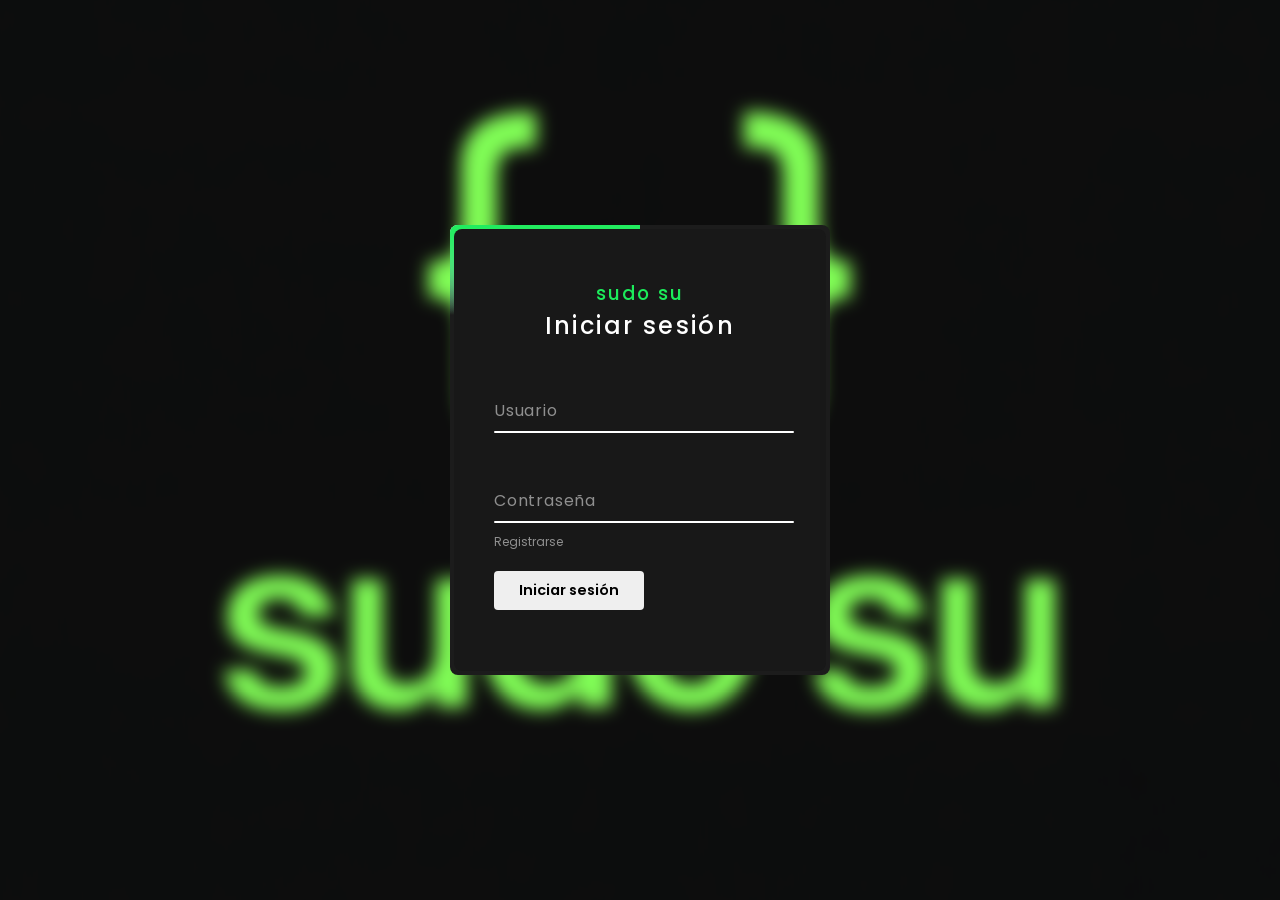
==== commit d0d80f9b: "Reestructuración de la web y creación del menú de registro" ====
--- a/index.html
+++ b/index.html
@@ -3,31 +3,33 @@
 <head>
   <meta charset="UTF-8">
   <meta name="viewport" content="width=device-width, initial-scale=1.0">
-  <title>Login - Sudo Su</title>
+  <title>Iniciar sesión - sudo su</title>
   <link rel="stylesheet" href="./css/style.css">
 </head>
 <body>
   <div class="box">
-        <span class="borderLine"></span>
-        <form action="">
-          <h3>sudo su</h3>
-            <h2>Iniciar sesión</h2>
-            <div class="inputBox">
-                <input type="text" required>
-                <span>Usuario</span>
-                <i></i>
-            </div>
-            <div class="inputBox">
-                <input type="password" required>
-                <span>Contraseña</span>
-                <i></i>
-            </div>
-            <div class="links">
-                <a href="#">Se me ha olvidado la contraseña</a>
-                <a href="#">Registrarse</a>
-            </div>
-            <input type="submit" id="submit" value="Iniciar sesión">
-        </form>
-    </div>
+      <span class="borderLine"></span>
+      <form action="" name="form">
+        <h3>sudo su</h3>
+        <h2>Iniciar sesión</h2>
+        <div class="inputBox">
+          <input type="text" name="login" required>
+          <span>Usuario</span>
+          <i></i>
+        </div>
+        <div class="inputBox">
+          <input type="password" name="password" required>
+          <span>Contraseña</span>
+          <i></i>
+        </div>
+        <div class="links">
+          <!-- <a href="#">Se me ha olvidado la contraseña</a> -->
+          <a href="./registro/">Registrarse</a>
+        </div>
+        <input type="submit" id="submit" value="Iniciar sesión">
+        <p id="ocultarNotificacion"></p>
+      </form>
+  </div>
+  <script src="./js/script.js"></script>
 </body>
 </html>
--- a/css/style.css
+++ b/css/style.css
@@ -12,7 +12,7 @@
     justify-content: center;
     align-items: center;
     min-height: 100vh;
-    background: #23252a url("../imagenes/imagensudosu.png");
+    background: #23252a url("../images/imagensudosu.png");
     background-position: center;
 }
 
@@ -20,7 +20,7 @@
     content: "";
     position: fixed;
     inset: 0;
-    background: #23252a url("../imagenes/imagensudosu.png") center/cover no-repeat;
+    background: #23252a url("../images/imagensudosu.png") center/cover no-repeat;
     filter: blur(8px);
     transform: scale(1.1);
 }
@@ -131,6 +131,10 @@
     position: relative;
     width: 300px;
     margin-top: 35px;
+}
+
+#registro{
+    margin-top: 10px;
 }
 
 .box form .inputBox input{
@@ -201,7 +205,7 @@
     color: #fff;
 }
 
-#submit{
+#submit, #submitregistro{
     border: none;
     outline: none;
     padding: 9px 25px;
@@ -213,10 +217,25 @@
     margin-top: 10px;
 }
 
+#submitregistro{
+    margin-top: 25px;
+}
 #submit:hover{
     background-color: #1cec5b;
 }
 
 #submit:active{
     opacity: 0.6;
+}
+
+#ocultarNotificacion, #mostrarNotificacion{
+    font-size: 13px;
+    padding-top: 12px;
+}
+#ocultarNotificacion{
+    color: #ffffff00;
+}
+
+#mostrarNotificacion{
+    color: #e61313;
 }
